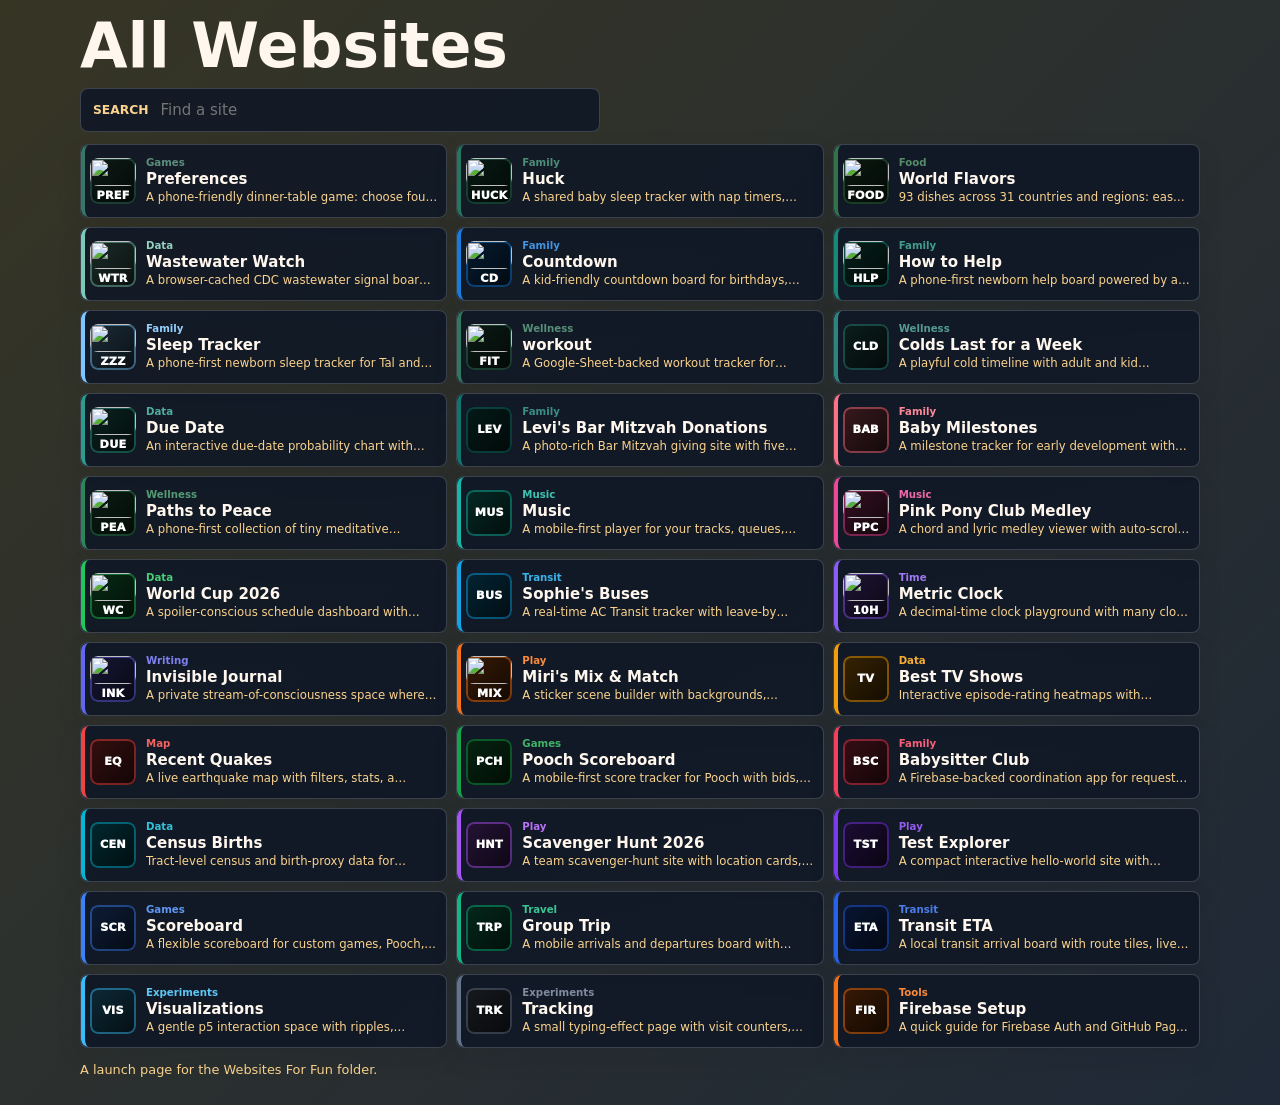
==== index.html @ 566ac45b "Add Preferences to website directory" ====
<!DOCTYPE html>
<html lang="en">
<head>
  <meta charset="UTF-8">
  <meta name="viewport" content="width=device-width, initial-scale=1.0">
  <title>All Websites</title>
  <link rel="stylesheet" href="styles.css">
</head>
<body>
  <div id="app"></div>
  <script src="websites-data.js?v=20261105-preferences"></script>
  <script src="app.js"></script>
  <script>
    window.WebsiteLanding.boot({
      id: "all-websites",
      storageKey: "all-websites:simple-v2",
      title: "All Websites",
      subtitle: "",
      footer: "A launch page for the Websites For Fun folder.",
      settingsTitle: "All Websites Settings",
      ambient: "",
      artVariant: "minimal",
      tilt: 0,
      defaultDensity: "compact",
      defaultMotion: "still",
      showShuffle: false,
      showSettings: false,
      showCategories: false,
      showCount: false,
      defaultSettings: {
        showDetails: true,
        showSource: false
      },
      themes: [
        { id: "arcade-cabinet", label: "Cabinet", swatch: "linear-gradient(135deg, #111827, #facc15, #ef4444)" },
        { id: "arcade-day", label: "Day", swatch: "linear-gradient(135deg, #fefce8, #38bdf8, #f97316)" },
        { id: "arcade-neon", label: "Neon", swatch: "linear-gradient(135deg, #020617, #22d3ee, #ec4899)" }
      ]
    });
  </script>
</body>
</html>
---- styles.css ----
:root {
  --bg: #f7f3ea;
  --bg-2: #dff7f1;
  --surface: rgba(255, 255, 255, 0.9);
  --surface-strong: #ffffff;
  --text: #16181f;
  --muted: #5f6675;
  --line: rgba(22, 24, 31, 0.16);
  --accent: #14b8a6;
  --accent-2: #f59e0b;
  --accent-3: #ef4444;
  --shadow: 0 18px 46px rgba(22, 24, 31, 0.14);
  --soft-shadow: 0 10px 26px rgba(22, 24, 31, 0.1);
  --tile-min: 320px;
  --tile-pad: 10px;
  --art-h: 48px;
  --radius: 8px;
  --top-gap: 20px;
  --font-size: 16px;
}

:root[data-density="compact"] {
  --tile-min: 300px;
  --tile-pad: 9px;
  --art-h: 46px;
  --font-size: 15px;
}

:root[data-density="big"] {
  --tile-min: 300px;
  --tile-pad: 18px;
  --art-h: 186px;
  --font-size: 17px;
}

* {
  box-sizing: border-box;
}

html {
  min-height: 100%;
  color: var(--text);
  background: var(--bg);
  font-size: var(--font-size);
}

body {
  min-height: 100vh;
  margin: 0;
  overflow-x: hidden;
  font-family: Inter, ui-sans-serif, system-ui, -apple-system, BlinkMacSystemFont, "Segoe UI", sans-serif;
  color: var(--text);
  background:
    linear-gradient(135deg, color-mix(in srgb, var(--bg) 84%, var(--accent) 16%), var(--bg-2));
}

button,
input,
select {
  font: inherit;
}

button {
  -webkit-tap-highlight-color: transparent;
}

a {
  color: inherit;
}

.ambient-canvas {
  position: fixed;
  inset: 0;
  width: 100%;
  height: 100%;
  pointer-events: none;
  z-index: 0;
}

.app-shell {
  position: relative;
  z-index: 1;
  width: min(1180px, calc(100% - 28px));
  margin: 0 auto;
  padding: 14px 0 28px;
}

.site-header {
  margin: 0 0 12px;
}

.kicker {
  margin: 0 0 8px;
  color: var(--muted);
  font-size: 0.86rem;
  font-weight: 700;
  letter-spacing: 0;
  text-transform: uppercase;
}

.site-title {
  margin: 0;
  font-size: clamp(2.25rem, 7vw, 4.1rem);
  line-height: 0.94;
  letter-spacing: 0;
  text-wrap: balance;
}

.site-subtitle {
  max-width: 760px;
  margin: 14px 0 0;
  color: var(--muted);
  font-size: 1rem;
  line-height: 1.45;
}

.header-actions {
  display: flex;
  align-items: center;
  justify-content: flex-end;
  gap: 10px;
}

.action-button,
.chip,
.segmented button,
.swatch-button,
.reset-button,
.settings-close,
.settings-icon-button {
  min-height: 42px;
  border: 1px solid var(--line);
  border-radius: var(--radius);
  background: var(--surface);
  color: var(--text);
  cursor: pointer;
  box-shadow: none;
  transition:
    transform 0.18s ease,
    border-color 0.18s ease,
    background 0.18s ease,
    color 0.18s ease;
}

.action-button,
.settings-close,
.reset-button {
  padding: 0 14px;
  font-weight: 700;
}

.action-button:hover,
.chip:hover,
.segmented button:hover,
.swatch-button:hover,
.reset-button:hover,
.settings-close:hover,
.settings-icon-button:hover {
  transform: translateY(-1px);
  border-color: color-mix(in srgb, var(--accent) 70%, var(--line));
}

.toolbar {
  display: grid;
  grid-template-columns: minmax(220px, 520px);
  gap: 12px;
  align-items: center;
  margin: 0 0 12px;
}

.search-field {
  position: relative;
  display: flex;
  align-items: center;
  min-height: 42px;
  border: 1px solid var(--line);
  border-radius: var(--radius);
  background: var(--surface);
  overflow: hidden;
}

.search-field span {
  padding-left: 12px;
  color: var(--muted);
  font-size: 0.82rem;
  font-weight: 800;
  text-transform: uppercase;
}

.search-field input {
  width: 100%;
  min-width: 0;
  border: 0;
  outline: 0;
  background: transparent;
  color: var(--text);
  padding: 12px;
}

.category-strip {
  display: flex;
  align-items: center;
  gap: 8px;
  overflow-x: auto;
  padding: 2px;
  scrollbar-width: thin;
}

.chip {
  flex: 0 0 auto;
  padding: 0 12px;
  color: var(--muted);
  font-weight: 750;
}

.chip[aria-pressed="true"] {
  color: #ffffff;
  background: linear-gradient(135deg, var(--accent), var(--accent-2));
  border-color: transparent;
}

.count-line {
  margin: 0 0 12px;
  color: var(--muted);
  font-size: 0.9rem;
  font-weight: 650;
}

.project-grid {
  display: grid;
  grid-template-columns: repeat(auto-fit, minmax(min(100%, var(--tile-min)), 1fr));
  gap: 9px;
  align-items: stretch;
}

.group-heading {
  grid-column: 1 / -1;
  margin: 18px 0 0;
  color: var(--muted);
  font-size: 0.86rem;
  font-weight: 850;
  text-transform: uppercase;
  letter-spacing: 0;
}

.project-card {
  position: relative;
  display: flex;
  min-width: 0;
  min-height: 74px;
  align-items: center;
  gap: 10px;
  padding: var(--tile-pad);
  color: var(--text);
  text-decoration: none;
  border: 1px solid var(--line);
  border-radius: var(--radius);
  background: var(--surface);
  box-shadow: var(--soft-shadow);
  overflow: hidden;
  transform: translateZ(0);
  transition:
    transform 0.2s ease,
    border-color 0.2s ease,
    box-shadow 0.2s ease,
    background 0.2s ease;
  isolation: isolate;
}

.project-card::before {
  content: "";
  position: absolute;
  inset: 0;
  border-radius: inherit;
  border-left: 4px solid var(--accent);
  pointer-events: none;
  z-index: 2;
}

.project-card:hover {
  transform: translateY(-2px);
  border-color: color-mix(in srgb, var(--accent) 64%, var(--line));
  box-shadow: var(--shadow);
}

.project-card__mark {
  width: var(--art-h);
  height: var(--art-h);
  flex: 0 0 var(--art-h);
  display: grid;
  place-items: center;
  border-radius: var(--radius);
  background:
    linear-gradient(135deg, rgba(0, 0, 0, 0.78), rgba(0, 0, 0, 0.92)),
    var(--accent);
  color: #ffffff;
  box-shadow: inset 0 0 0 2px color-mix(in srgb, var(--accent) 45%, transparent);
  overflow: hidden;
}

.project-card__mark--icon {
  background: color-mix(in srgb, var(--surface-strong) 86%, var(--accent) 14%);
  box-shadow:
    inset 0 0 0 1px color-mix(in srgb, var(--accent) 34%, transparent),
    0 4px 12px rgba(22, 24, 31, 0.12);
}

.project-card__mark img {
  display: block;
  width: 100%;
  height: 100%;
  border-radius: inherit;
  object-fit: cover;
}

.project-card__mark span {
  font-size: 0.75rem;
  font-weight: 950;
  letter-spacing: 0.02em;
}

.project-card__body {
  min-width: 0;
  display: grid;
  gap: 3px;
}

.project-card__meta {
  display: flex;
  align-items: center;
  gap: 7px;
  min-width: 0;
}

.project-card__art {
  position: relative;
  height: var(--art-h);
  margin: calc(var(--tile-pad) * -1) calc(var(--tile-pad) * -1) 12px;
  overflow: hidden;
  background: color-mix(in srgb, var(--accent) 20%, var(--surface));
}

.project-card__art canvas {
  display: block;
  width: 100%;
  height: 100%;
}

.project-card__source {
  color: var(--muted);
  font-size: 0.7rem;
  font-weight: 800;
}

.project-card__category {
  display: inline-flex;
  width: fit-content;
  max-width: 100%;
  margin: 0;
  padding: 0;
  border-radius: 0;
  color: color-mix(in srgb, var(--accent) 82%, var(--text));
  background: transparent;
  font-size: 0.68rem;
  font-weight: 850;
  overflow-wrap: anywhere;
}

.project-card__title {
  margin: 0;
  font-size: 1rem;
  line-height: 1.12;
  letter-spacing: 0;
  overflow-wrap: anywhere;
}

.project-card__description {
  margin: 0;
  color: var(--muted);
  line-height: 1.24;
  font-size: 0.78rem;
  overflow-wrap: anywhere;
  display: -webkit-box;
  -webkit-line-clamp: 1;
  -webkit-box-orient: vertical;
  overflow: hidden;
}

:root[data-details="false"] .project-card__description,
:root[data-source="false"] .project-card__source {
  display: none;
}

.empty-state {
  grid-column: 1 / -1;
  min-height: 180px;
  display: grid;
  place-items: center;
  border: 1px dashed var(--line);
  border-radius: var(--radius);
  color: var(--muted);
  background: var(--surface);
  text-align: center;
  padding: 24px;
}

.site-footer {
  margin: 14px 0 0;
  color: var(--muted);
  font-size: 0.86rem;
}

.settings-backdrop {
  position: fixed;
  inset: 0;
  z-index: 30;
  display: flex;
  align-items: flex-end;
  justify-content: center;
  padding: 0;
  background: rgba(10, 12, 20, 0.48);
  backdrop-filter: blur(6px);
}

.settings-backdrop[hidden] {
  display: none;
}

.settings-panel {
  width: min(100%, 560px);
  max-height: min(86vh, 720px);
  overflow: auto;
  border: 1px solid var(--line);
  border-bottom: 0;
  border-radius: 8px 8px 0 0;
  background: var(--surface-strong);
  color: var(--text);
  box-shadow: 0 -18px 58px rgba(0, 0, 0, 0.24);
}

.settings-header {
  position: sticky;
  top: 0;
  z-index: 1;
  display: flex;
  align-items: center;
  justify-content: space-between;
  gap: 12px;
  padding: 16px 16px 10px;
  background: var(--surface-strong);
  border-bottom: 1px solid color-mix(in srgb, var(--line) 70%, transparent);
}

.settings-header h2 {
  margin: 0;
  font-size: 1.16rem;
  letter-spacing: 0;
}

.settings-body {
  padding: 14px 16px 18px;
}

.settings-field {
  margin: 0 0 18px;
  padding: 0;
  border: 0;
}

.settings-field legend {
  margin: 0 0 9px;
  color: var(--muted);
  font-weight: 850;
  font-size: 0.82rem;
  text-transform: uppercase;
  letter-spacing: 0;
}

.swatch-grid {
  display: grid;
  grid-template-columns: repeat(3, minmax(0, 1fr));
  gap: 8px;
}

.swatch-button {
  display: grid;
  min-height: 74px;
  padding: 8px;
  align-content: space-between;
  text-align: left;
}

.swatch-preview {
  height: 28px;
  border-radius: 6px;
  border: 1px solid rgba(255, 255, 255, 0.55);
}

.swatch-button span:last-child {
  font-size: 0.83rem;
  font-weight: 800;
}

.swatch-button[aria-pressed="true"],
.segmented button[aria-pressed="true"] {
  border-color: var(--accent);
  box-shadow: 0 0 0 2px color-mix(in srgb, var(--accent) 26%, transparent);
}

.segmented {
  display: grid;
  grid-template-columns: repeat(3, minmax(0, 1fr));
  gap: 8px;
}

.segmented--two {
  grid-template-columns: repeat(2, minmax(0, 1fr));
}

.segmented button {
  padding: 0 8px;
  font-weight: 800;
}

.settings-toggles {
  display: grid;
  gap: 10px;
}

.toggle-row {
  display: grid;
  grid-template-columns: 1fr auto;
  align-items: center;
  gap: 14px;
  min-height: 52px;
  padding: 10px 12px;
  border: 1px solid var(--line);
  border-radius: var(--radius);
  background: color-mix(in srgb, var(--surface) 78%, var(--bg) 22%);
  cursor: pointer;
}

.toggle-row span:first-child {
  font-weight: 780;
}

.toggle-row input {
  position: absolute;
  opacity: 0;
  pointer-events: none;
}

.toggle-switch {
  position: relative;
  width: 52px;
  height: 30px;
  border-radius: 999px;
  background: color-mix(in srgb, var(--muted) 28%, var(--surface));
  border: 1px solid var(--line);
  transition: background 0.18s ease;
}

.toggle-switch::after {
  content: "";
  position: absolute;
  top: 3px;
  left: 3px;
  width: 22px;
  height: 22px;
  border-radius: 999px;
  background: #ffffff;
  box-shadow: 0 2px 8px rgba(0, 0, 0, 0.18);
  transition: transform 0.18s ease;
}

.toggle-row input:checked + .toggle-switch {
  background: var(--accent);
}

.toggle-row input:checked + .toggle-switch::after {
  transform: translateX(22px);
}

.settings-footer-actions {
  display: flex;
  justify-content: space-between;
  gap: 10px;
  padding-top: 6px;
}

.settings-icon-button {
  width: 42px;
  padding: 0;
  display: inline-grid;
  place-items: center;
  font-weight: 900;
}

@keyframes card-enter {
  from {
    opacity: 0;
    transform: translateY(14px) scale(0.98);
  }
  to {
    opacity: 1;
    transform: translateY(0) scale(1);
  }
}

@keyframes tile-drift {
  0%, 100% {
    translate: 0 0;
  }
  50% {
    translate: 0 -8px;
  }
}

:root[data-motion="soft"] .project-card {
  animation: card-enter 0.42s ease both;
  animation-delay: calc(var(--i, 0) * 28ms);
}

:root[data-motion="full"] .project-card {
  animation:
    card-enter 0.42s ease both,
    tile-drift calc(7s + var(--i, 0) * 180ms) ease-in-out infinite;
  animation-delay:
    calc(var(--i, 0) * 28ms),
    var(--delay, 0s);
}

:root[data-motion="still"] *,
@media (prefers-reduced-motion: reduce) {
  *,
  *::before,
  *::after {
    animation-duration: 0.001ms !important;
    animation-iteration-count: 1 !important;
    scroll-behavior: auto !important;
    transition-duration: 0.001ms !important;
  }
}

@media (min-width: 680px) {
  .settings-backdrop {
    align-items: center;
    padding: 22px;
  }

  .settings-panel {
    border-radius: var(--radius);
    border-bottom: 1px solid var(--line);
  }
}

@media (max-width: 760px) {
  .app-shell {
    width: min(100% - 20px, 620px);
    padding-top: 14px;
  }

  .site-header {
    grid-template-columns: 1fr;
  }

  .header-actions {
    justify-content: flex-start;
  }

  .toolbar {
    grid-template-columns: 1fr;
  }

  .swatch-grid,
  .segmented {
    grid-template-columns: 1fr;
  }

  .site-title {
    font-size: 3rem;
  }
}

@media (max-width: 420px) {
  .site-title {
    font-size: 2.35rem;
  }
}

:root[data-theme="arcade-cabinet"] {
  --bg: #111827;
  --bg-2: #1f2937;
  --surface: rgba(17, 24, 39, 0.92);
  --surface-strong: #111827;
  --text: #fff7ed;
  --muted: #fbd38d;
  --line: rgba(255, 255, 255, 0.18);
  --accent: #facc15;
  --accent-2: #ef4444;
  --accent-3: #22d3ee;
}

:root[data-theme="arcade-day"] {
  --bg: #fefce8;
  --bg-2: #bae6fd;
  --surface: rgba(255, 255, 255, 0.92);
  --surface-strong: #ffffff;
  --text: #172033;
  --muted: #5d6273;
  --line: rgba(23, 32, 51, 0.18);
  --accent: #f97316;
  --accent-2: #38bdf8;
  --accent-3: #ec4899;
}

:root[data-theme="arcade-neon"] {
  --bg: #020617;
  --bg-2: #18111f;
  --surface: rgba(2, 6, 23, 0.88);
  --surface-strong: #050816;
  --text: #f8fafc;
  --muted: #cbd5e1;
  --line: rgba(255, 255, 255, 0.2);
  --accent: #22d3ee;
  --accent-2: #ec4899;
  --accent-3: #a3e635;
}

body[data-prototype="all-websites"] .app-shell {
  width: min(1120px, calc(100% - 22px));
}

body[data-prototype="all-websites"] .site-header {
  padding: 4px 0 0;
  background: transparent;
  box-shadow: none;
}

body[data-prototype="all-websites"] .site-title {
  text-transform: none;
}

body[data-prototype="all-websites"] .project-card {
  border-width: 1px;
  box-shadow: var(--soft-shadow);
}

body[data-prototype="all-websites"] .project-card:hover {
  box-shadow: var(--shadow);
}

body[data-prototype="all-websites"] .chip[aria-pressed="true"] {
  color: #111827;
}

@media (max-width: 760px) {
  body[data-prototype="all-websites"] .site-header {
    box-shadow: none;
  }
}
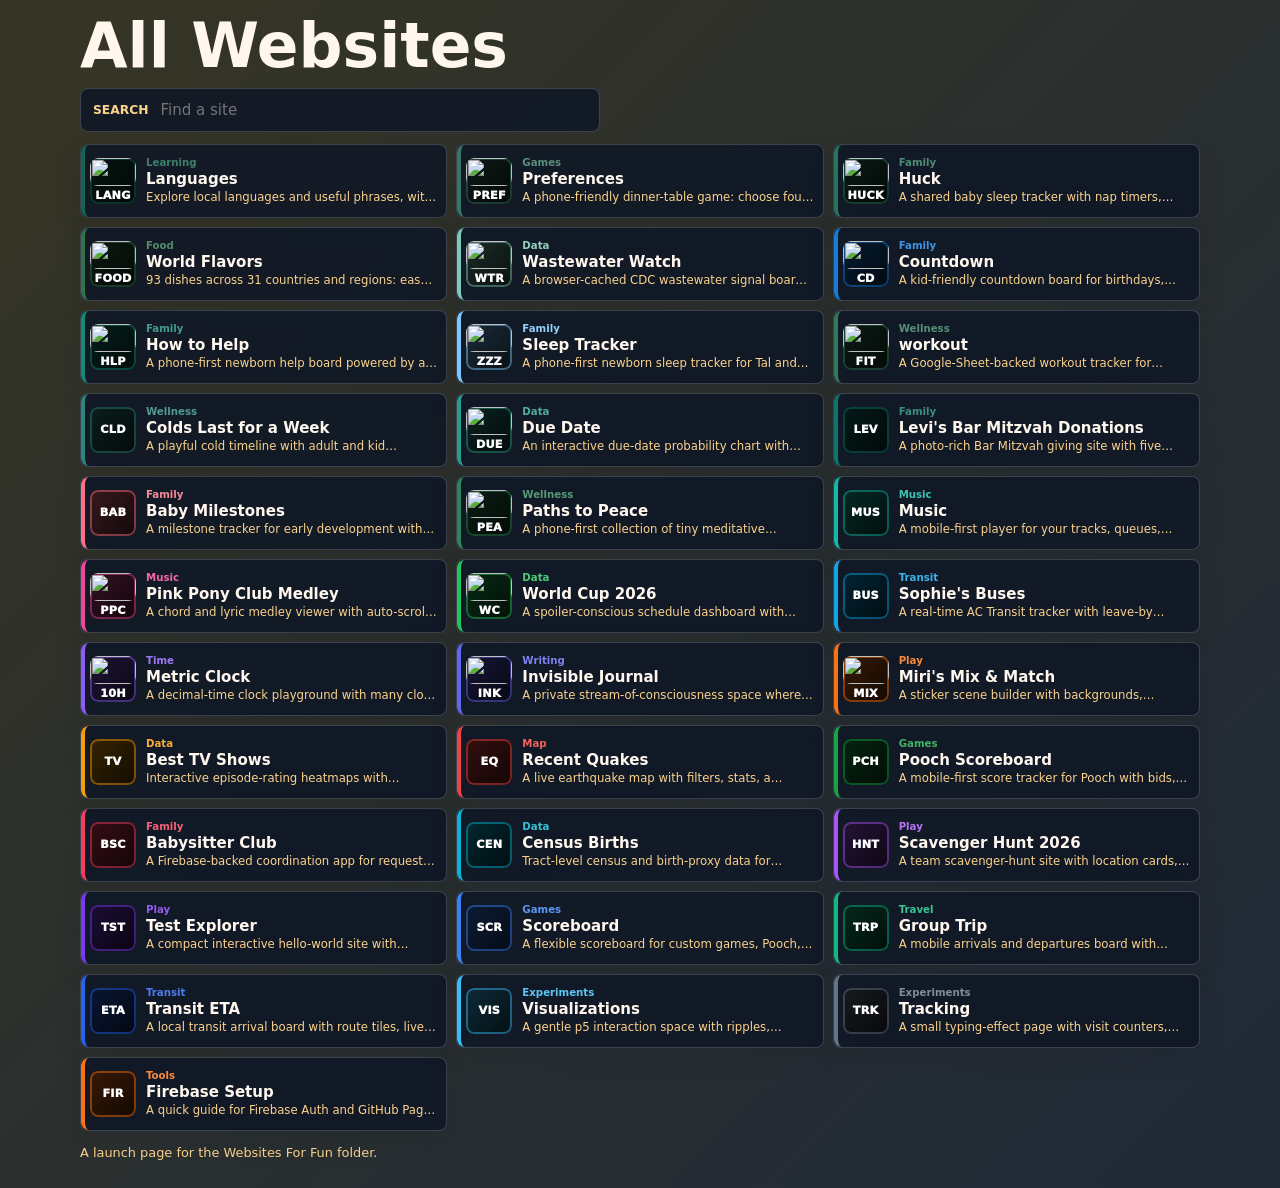
==== commit 981a7016: "Add Languages staging gallery and globe icon" ====
--- a/index.html
+++ b/index.html
@@ -8,7 +8,7 @@
 </head>
 <body>
   <div id="app"></div>
-  <script src="websites-data.js?v=20261105-preferences"></script>
+  <script src="websites-data.js?v=20261113-languages"></script>
   <script src="app.js"></script>
   <script>
     window.WebsiteLanding.boot({
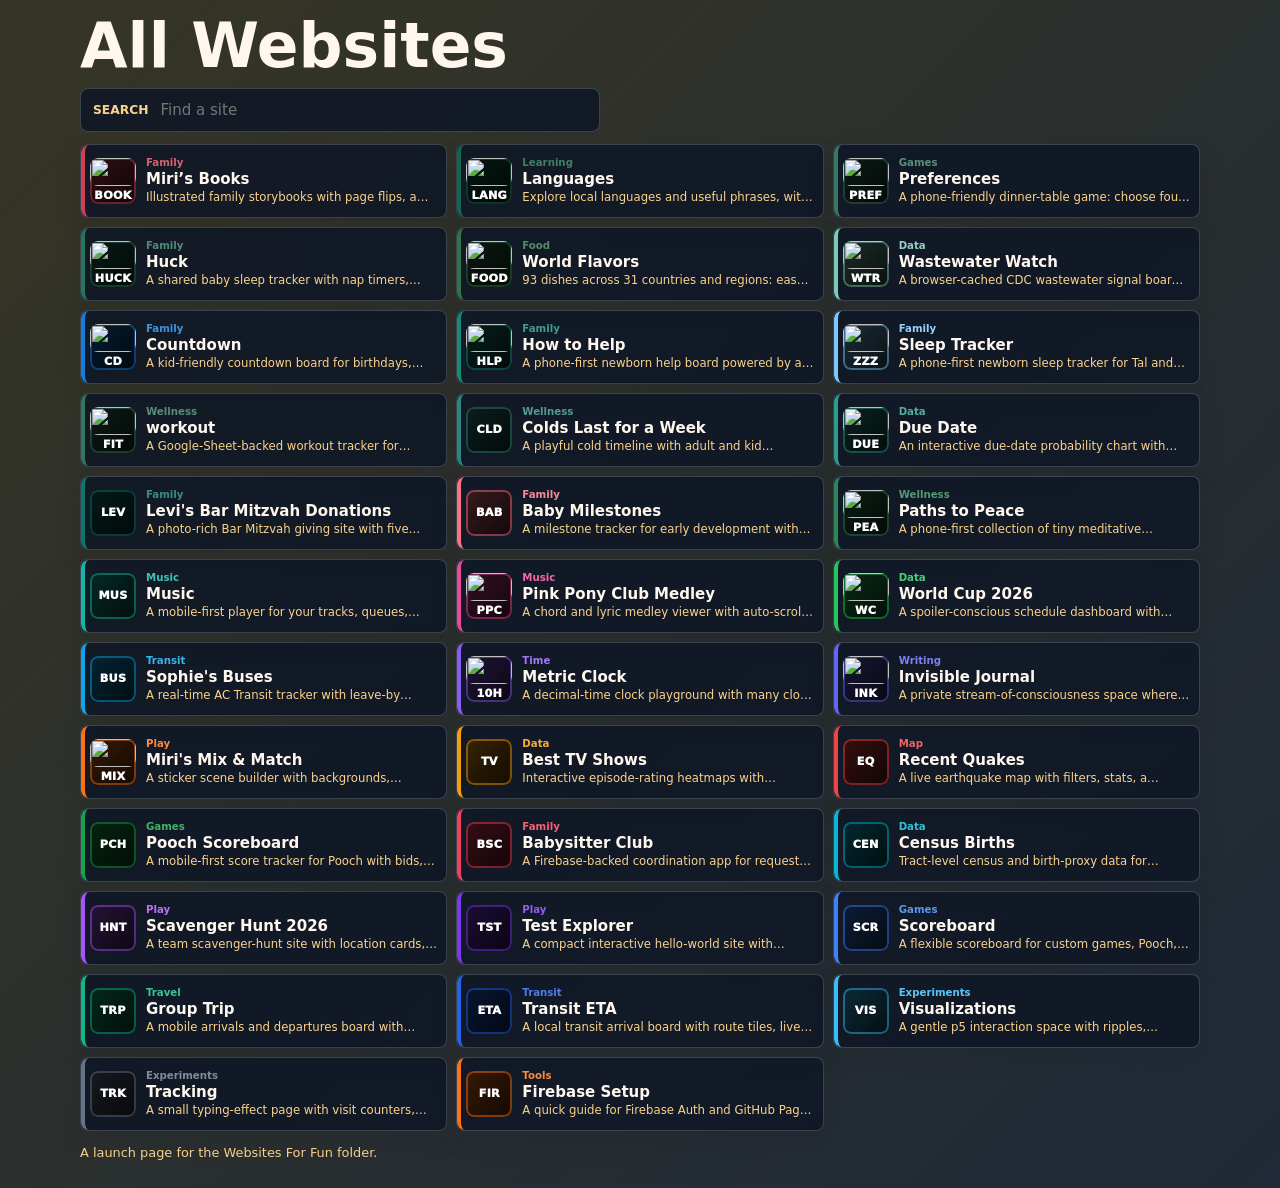
==== commit 04400eff: "Add Miri's Books to All Websites" ====
--- a/index.html
+++ b/index.html
@@ -8,7 +8,7 @@
 </head>
 <body>
   <div id="app"></div>
-  <script src="websites-data.js?v=20261113-languages"></script>
+  <script src="websites-data.js?v=20261113-books"></script>
   <script src="app.js"></script>
   <script>
     window.WebsiteLanding.boot({
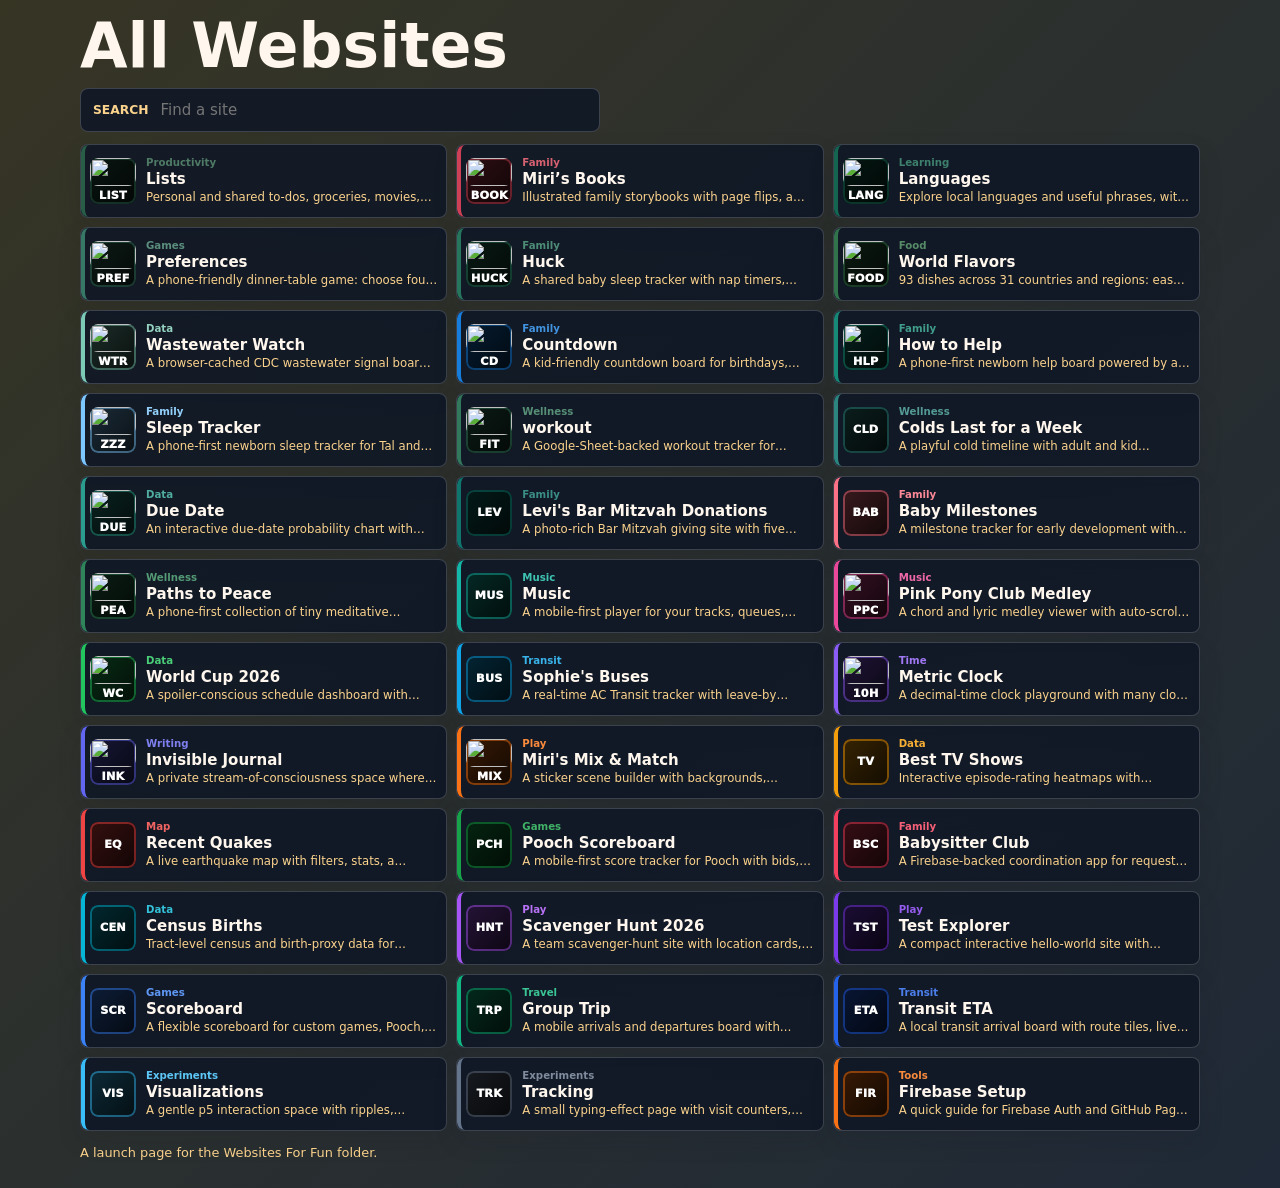
==== commit b63e9a0e: "Add Lists to website directory with app icon" ====
--- a/index.html
+++ b/index.html
@@ -8,7 +8,7 @@
 </head>
 <body>
   <div id="app"></div>
-  <script src="websites-data.js?v=20261113-books"></script>
+  <script src="websites-data.js?v=20261116-lists"></script>
   <script src="app.js"></script>
   <script>
     window.WebsiteLanding.boot({
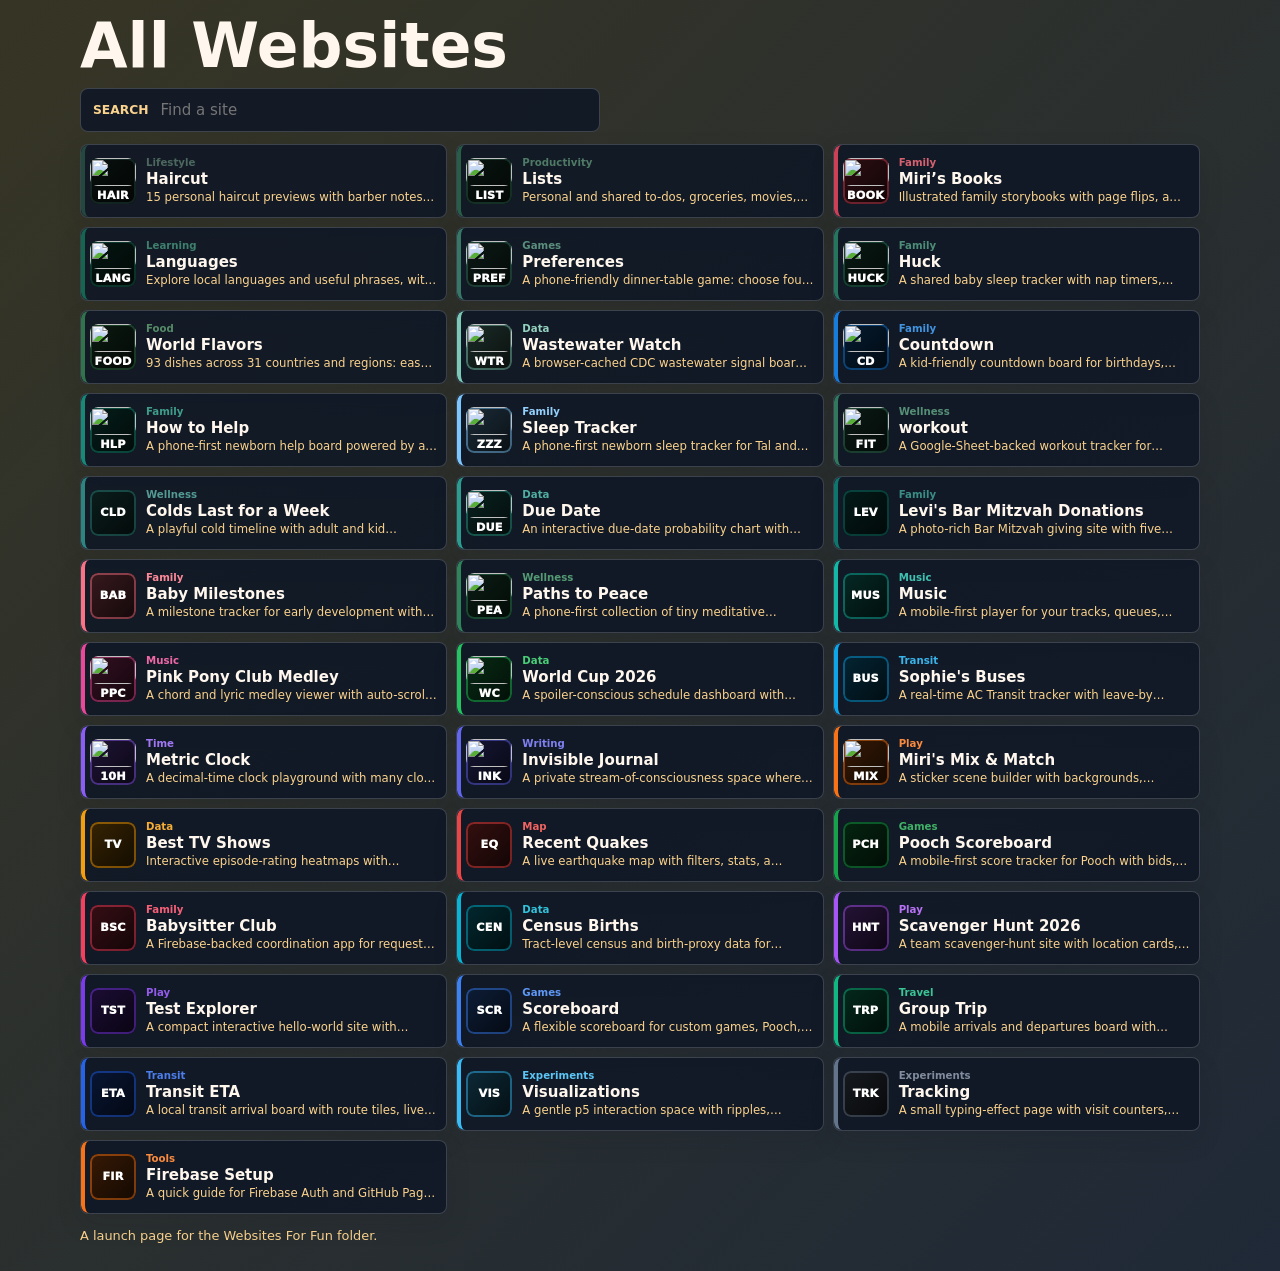
==== commit 87b0969e: "Add Haircut personal lookbook to website directory" ====
--- a/index.html
+++ b/index.html
@@ -4,11 +4,18 @@
   <meta charset="UTF-8">
   <meta name="viewport" content="width=device-width, initial-scale=1.0">
   <title>All Websites</title>
+  <meta name="theme-color" content="#151923">
+  <meta name="apple-mobile-web-app-title" content="All Websites">
+  <link rel="icon" href="icons/grid-v1.svg" type="image/svg+xml">
+  <link rel="icon" href="icons/grid-32-v1.png" type="image/png" sizes="32x32">
+  <link rel="shortcut icon" href="favicon.ico">
+  <link rel="apple-touch-icon" href="icons/grid-180-v1.png" sizes="180x180">
+  <link rel="manifest" href="manifest.webmanifest">
   <link rel="stylesheet" href="styles.css">
 </head>
 <body>
   <div id="app"></div>
-  <script src="websites-data.js?v=20261116-lists"></script>
+  <script src="websites-data.js?v=20261119-haircut"></script>
   <script src="app.js"></script>
   <script>
     window.WebsiteLanding.boot({
